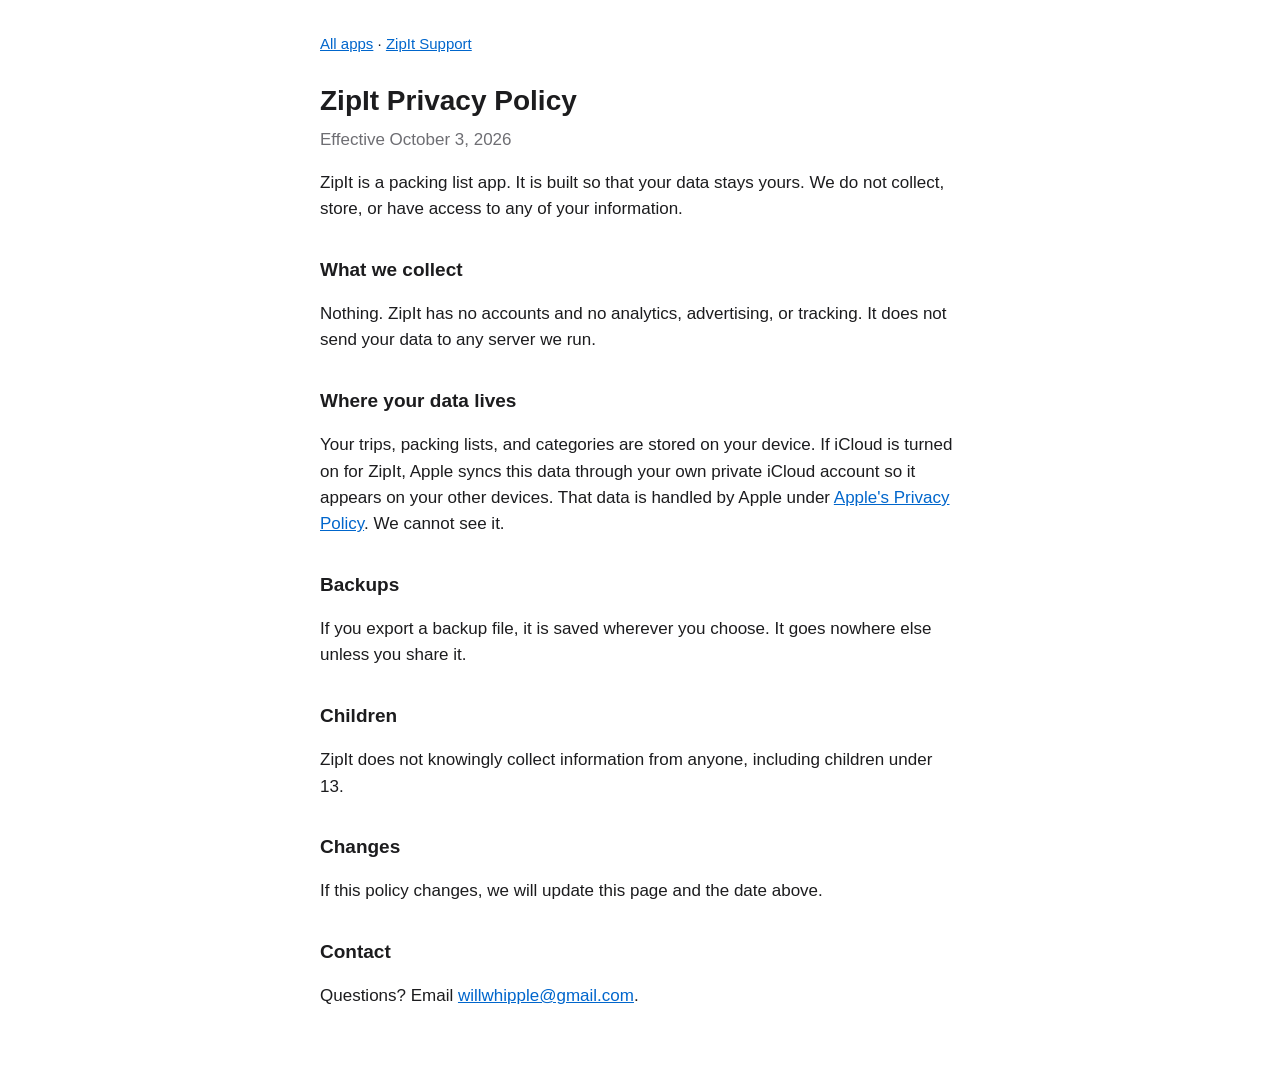
==== zipit/privacy/index.html @ a328012d "Add public site with ZipIt privacy and support pages Co-Authored-By: Claude Opus 5.5 <noreply@anthro" ====
<!doctype html>
<html lang="en">
<head>
<meta charset="utf-8">
<meta name="viewport" content="width=device-width, initial-scale=1">
<title>ZipIt Privacy Policy</title>
<link rel="stylesheet" href="/assets/style.css">
</head>
<body>
<main>
  <nav><a href="/">All apps</a> · <a href="/zipit/support/">ZipIt Support</a></nav>
  <h1>ZipIt Privacy Policy</h1>
  <p class="date">Effective October 3, 2026</p>

  <p>ZipIt is a packing list app. It is built so that your data stays yours. We do not collect, store, or have access to any of your information.</p>

  <h2>What we collect</h2>
  <p>Nothing. ZipIt has no accounts and no analytics, advertising, or tracking. It does not send your data to any server we run.</p>

  <h2>Where your data lives</h2>
  <p>Your trips, packing lists, and categories are stored on your device. If iCloud is turned on for ZipIt, Apple syncs this data through your own private iCloud account so it appears on your other devices. That data is handled by Apple under <a href="https://www.apple.com/legal/privacy/">Apple's Privacy Policy</a>. We cannot see it.</p>

  <h2>Backups</h2>
  <p>If you export a backup file, it is saved wherever you choose. It goes nowhere else unless you share it.</p>

  <h2>Children</h2>
  <p>ZipIt does not knowingly collect information from anyone, including children under 13.</p>

  <h2>Changes</h2>
  <p>If this policy changes, we will update this page and the date above.</p>

  <h2>Contact</h2>
  <p>Questions? Email <a href="mailto:willwhipple@gmail.com">willwhipple@gmail.com</a>.</p>
</main>
</body>
</html>
---- assets/style.css ----
:root { --bg: #ffffff; --fg: #1c1c1e; --muted: #6e6e73; --link: #0066cc; --rule: #e5e5ea; }
@media (prefers-color-scheme: dark) {
  :root { --bg: #000000; --fg: #f2f2f7; --muted: #98989d; --link: #4da3ff; --rule: #38383a; }
}
body { background: var(--bg); color: var(--fg); font: 17px/1.55 -apple-system, BlinkMacSystemFont, "Helvetica Neue", sans-serif; margin: 0; padding: 32px 16px 64px; }
main { max-width: 640px; margin: 0 auto; }
h1 { font-size: 28px; margin-bottom: 4px; }
h2 { font-size: 19px; margin-top: 32px; }
.date, .muted { color: var(--muted); }
.date { margin-top: 0; }
a { color: var(--link); }
nav { font-size: 15px; margin-bottom: 24px; }
ul.apps { list-style: none; padding: 0; }
ul.apps li { padding: 16px 0; border-bottom: 1px solid var(--rule); }
ul.apps strong { font-size: 19px; }
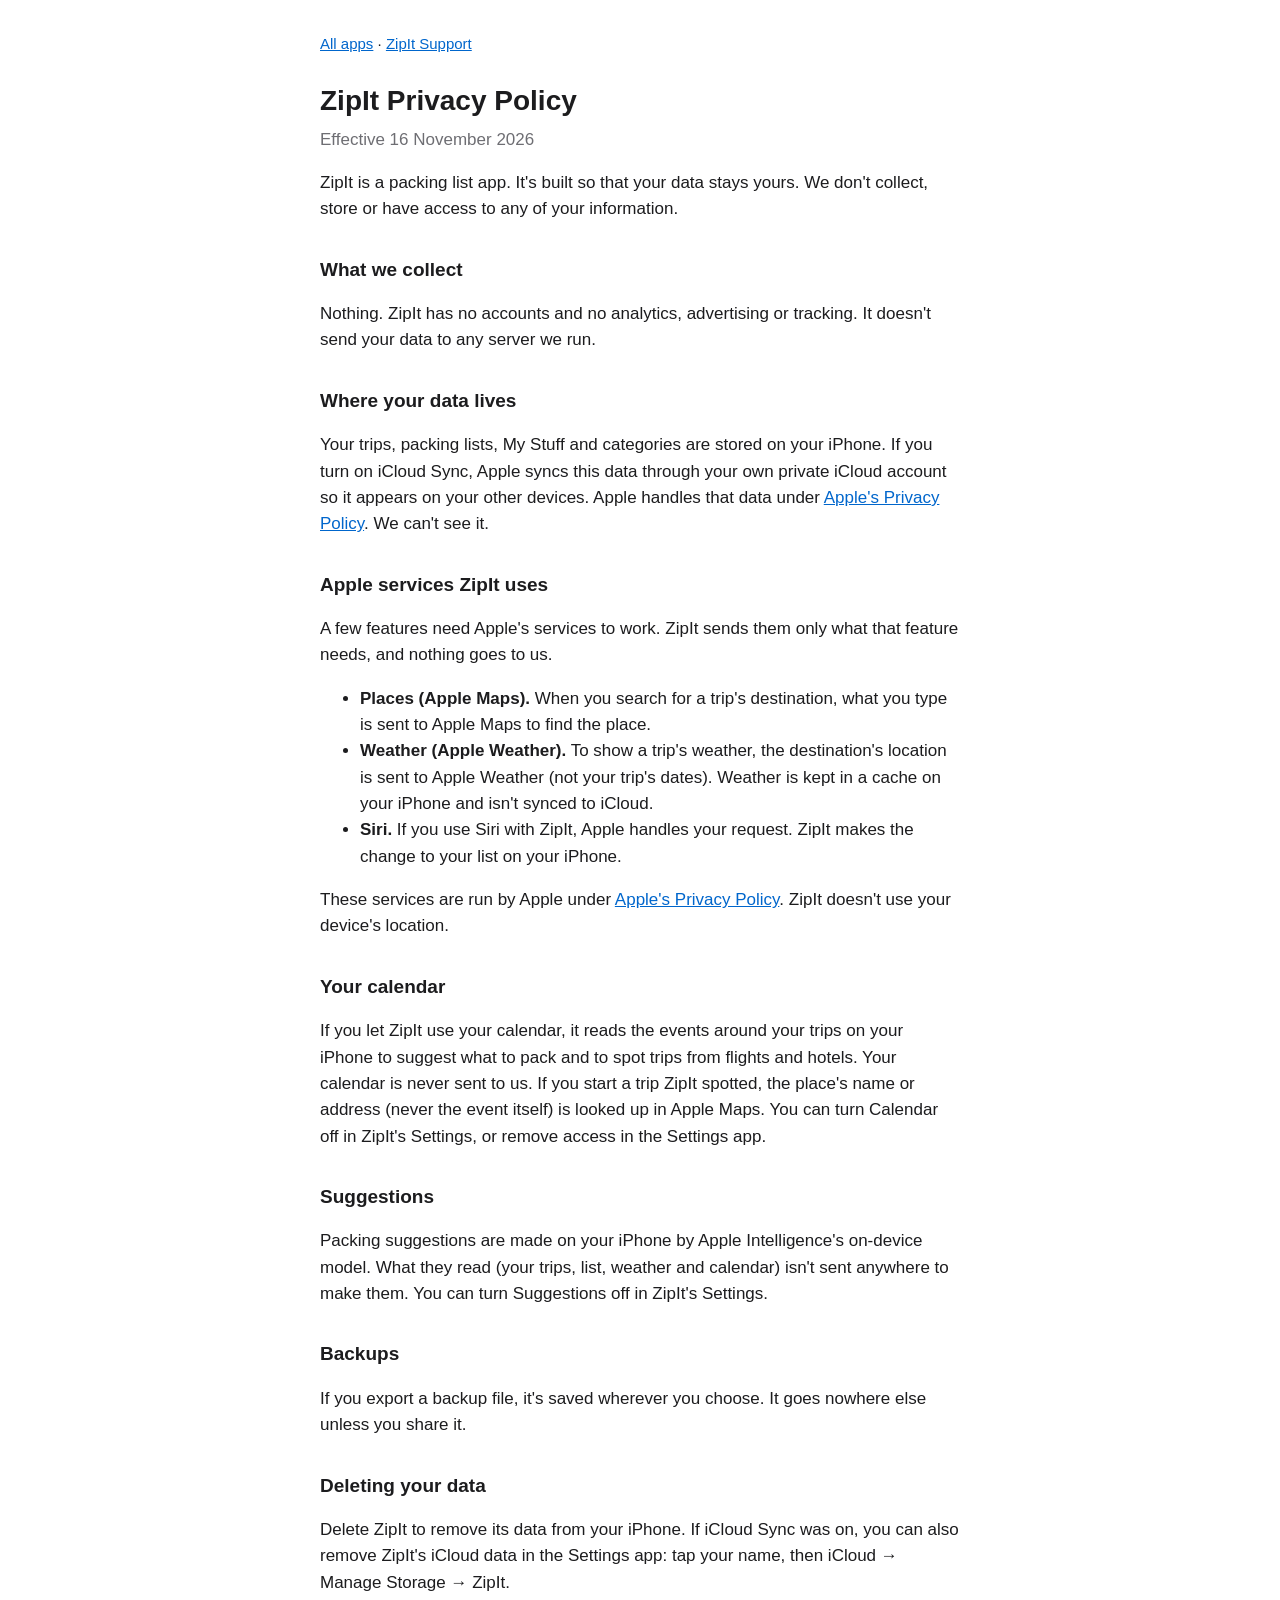
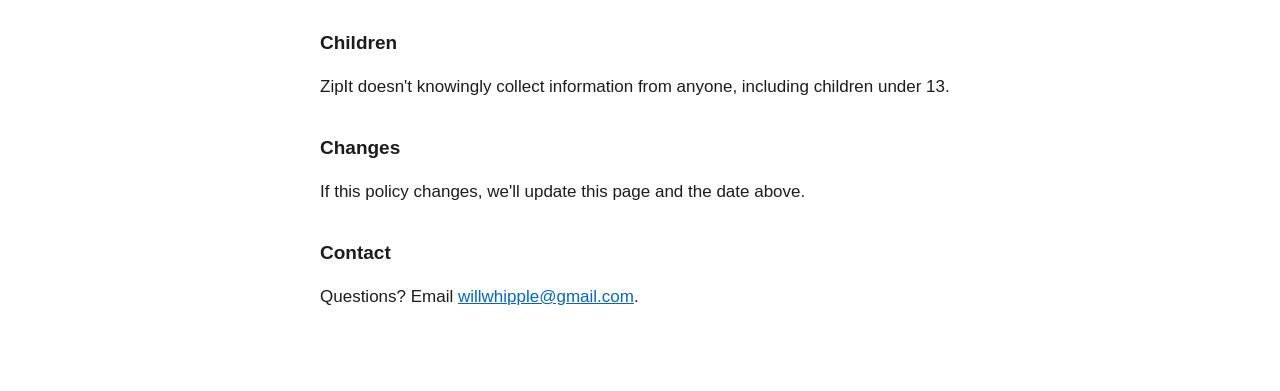
==== commit 63e6dd29: "ZipIt privacy: name the Apple services, calendar, suggestions and deletion The app now says place lo" ====
--- a/zipit/privacy/index.html
+++ b/zipit/privacy/index.html
@@ -10,24 +10,42 @@
 <main>
   <nav><a href="/">All apps</a> · <a href="/zipit/support/">ZipIt Support</a></nav>
   <h1>ZipIt Privacy Policy</h1>
-  <p class="date">Effective October 3, 2026</p>
+  <p class="date">Effective 16 November 2026</p>
 
-  <p>ZipIt is a packing list app. It is built so that your data stays yours. We do not collect, store, or have access to any of your information.</p>
+  <p>ZipIt is a packing list app. It's built so that your data stays yours. We don't collect, store or have access to any of your information.</p>
 
   <h2>What we collect</h2>
-  <p>Nothing. ZipIt has no accounts and no analytics, advertising, or tracking. It does not send your data to any server we run.</p>
+  <p>Nothing. ZipIt has no accounts and no analytics, advertising or tracking. It doesn't send your data to any server we run.</p>
 
   <h2>Where your data lives</h2>
-  <p>Your trips, packing lists, and categories are stored on your device. If iCloud is turned on for ZipIt, Apple syncs this data through your own private iCloud account so it appears on your other devices. That data is handled by Apple under <a href="https://www.apple.com/legal/privacy/">Apple's Privacy Policy</a>. We cannot see it.</p>
+  <p>Your trips, packing lists, My Stuff and categories are stored on your iPhone. If you turn on iCloud Sync, Apple syncs this data through your own private iCloud account so it appears on your other devices. Apple handles that data under <a href="https://www.apple.com/legal/privacy/">Apple's Privacy Policy</a>. We can't see it.</p>
+
+  <h2>Apple services ZipIt uses</h2>
+  <p>A few features need Apple's services to work. ZipIt sends them only what that feature needs, and nothing goes to us.</p>
+  <ul>
+    <li><strong>Places (Apple Maps).</strong> When you search for a trip's destination, what you type is sent to Apple Maps to find the place.</li>
+    <li><strong>Weather (Apple Weather).</strong> To show a trip's weather, the destination's location is sent to Apple Weather (not your trip's dates). Weather is kept in a cache on your iPhone and isn't synced to iCloud.</li>
+    <li><strong>Siri.</strong> If you use Siri with ZipIt, Apple handles your request. ZipIt makes the change to your list on your iPhone.</li>
+  </ul>
+  <p>These services are run by Apple under <a href="https://www.apple.com/legal/privacy/">Apple's Privacy Policy</a>. ZipIt doesn't use your device's location.</p>
+
+  <h2>Your calendar</h2>
+  <p>If you let ZipIt use your calendar, it reads the events around your trips on your iPhone to suggest what to pack and to spot trips from flights and hotels. Your calendar is never sent to us. If you start a trip ZipIt spotted, the place's name or address (never the event itself) is looked up in Apple Maps. You can turn Calendar off in ZipIt's Settings, or remove access in the Settings app.</p>
+
+  <h2>Suggestions</h2>
+  <p>Packing suggestions are made on your iPhone by Apple Intelligence's on-device model. What they read (your trips, list, weather and calendar) isn't sent anywhere to make them. You can turn Suggestions off in ZipIt's Settings.</p>
 
   <h2>Backups</h2>
-  <p>If you export a backup file, it is saved wherever you choose. It goes nowhere else unless you share it.</p>
+  <p>If you export a backup file, it's saved wherever you choose. It goes nowhere else unless you share it.</p>
+
+  <h2>Deleting your data</h2>
+  <p>Delete ZipIt to remove its data from your iPhone. If iCloud Sync was on, you can also remove ZipIt's iCloud data in the Settings app: tap your name, then iCloud → Manage Storage → ZipIt.</p>
 
   <h2>Children</h2>
-  <p>ZipIt does not knowingly collect information from anyone, including children under 13.</p>
+  <p>ZipIt doesn't knowingly collect information from anyone, including children under 13.</p>
 
   <h2>Changes</h2>
-  <p>If this policy changes, we will update this page and the date above.</p>
+  <p>If this policy changes, we'll update this page and the date above.</p>
 
   <h2>Contact</h2>
   <p>Questions? Email <a href="mailto:willwhipple@gmail.com">willwhipple@gmail.com</a>.</p>
